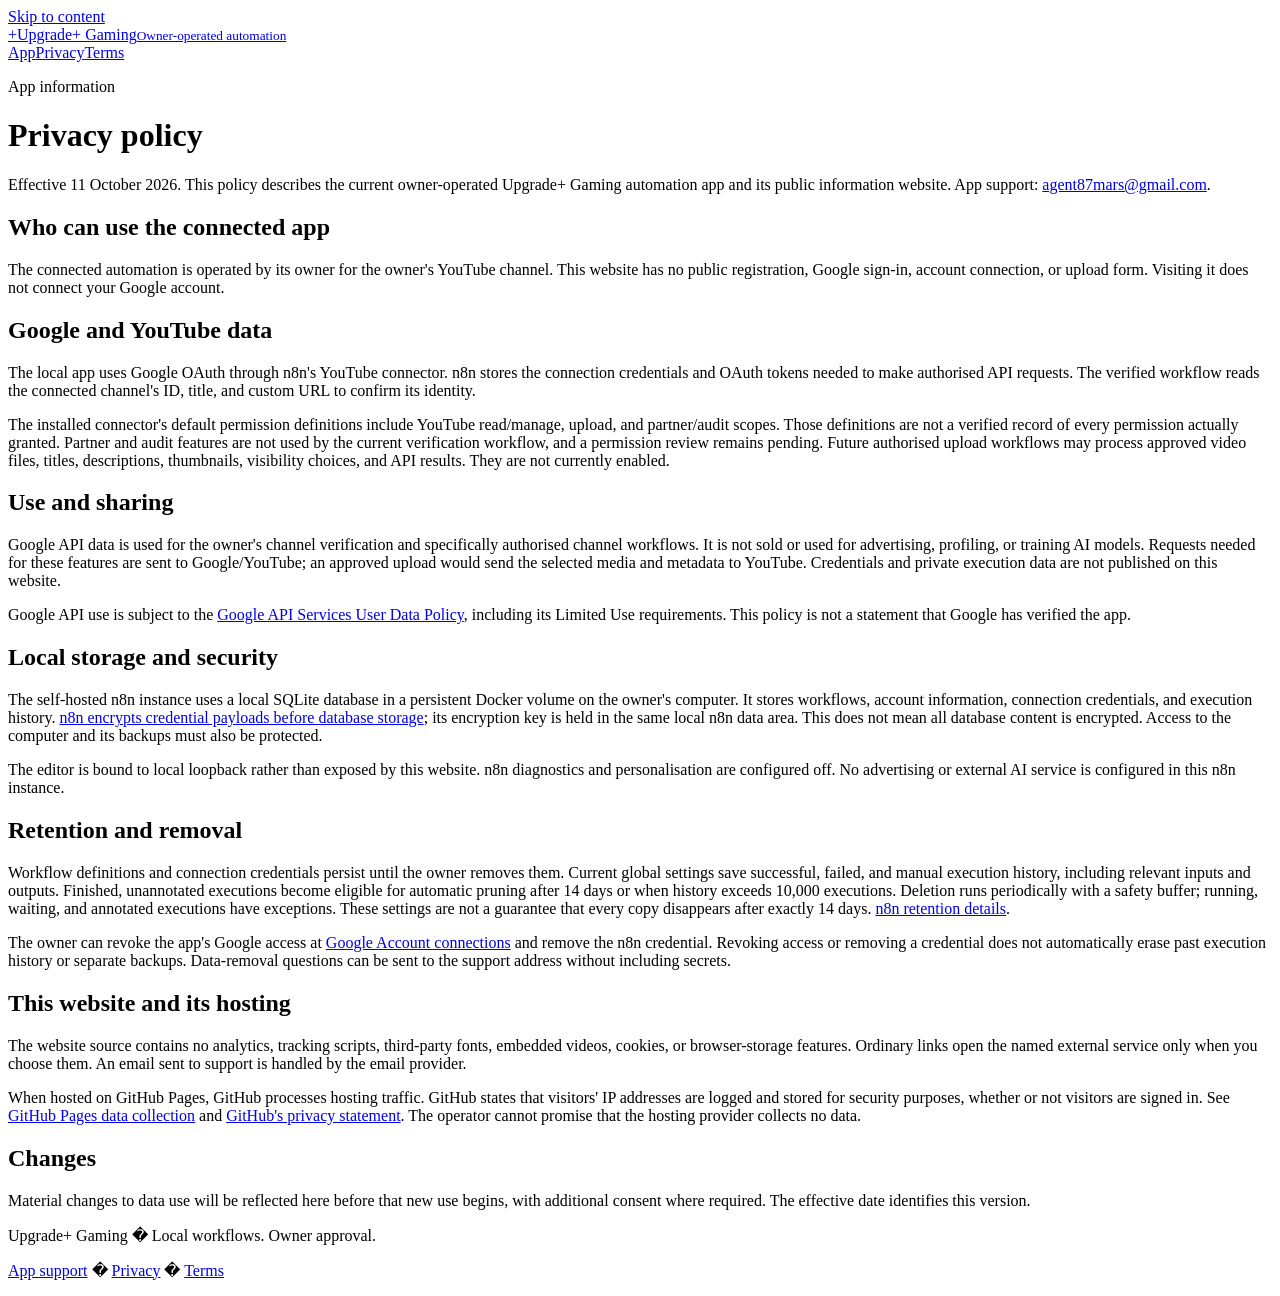
==== upgradeplus-gaming/privacy.html @ 885ea669 "Add Upgrade+ Gaming privacy.html" ====
<!doctype html>
<html lang="en"><head><meta charset="utf-8"><meta name="viewport" content="width=device-width, initial-scale=1"><meta name="description" content="How Upgrade+ Gaming's owner-operated YouTube automation and this information website handle data."><title>Privacy | Upgrade+ Gaming</title><link rel="stylesheet" href="styles.css"></head><body><a class="skip" href="#main">Skip to content</a><header><div class="wrap top"><a class="brand" href="index.html"><span class="mark" aria-hidden="true">+</span><span>Upgrade+ Gaming<small>Owner-operated automation</small></span></a><nav aria-label="Main navigation"><a href="index.html">App</a><a href="privacy.html" aria-current="page">Privacy</a><a href="terms.html">Terms</a></nav></div></header>
<main id="main" class="wrap document"><p class="eyebrow">App information</p><h1>Privacy policy</h1><p>Effective 11 October 2026. This policy describes the current owner-operated Upgrade+ Gaming automation app and its public information website. App support: <a href="mailto:agent87mars@gmail.com">agent87mars@gmail.com</a>.</p>
<h2>Who can use the connected app</h2><p>The connected automation is operated by its owner for the owner's YouTube channel. This website has no public registration, Google sign-in, account connection, or upload form. Visiting it does not connect your Google account.</p>
<h2>Google and YouTube data</h2><p>The local app uses Google OAuth through n8n's YouTube connector. n8n stores the connection credentials and OAuth tokens needed to make authorised API requests. The verified workflow reads the connected channel's ID, title, and custom URL to confirm its identity.</p><p>The installed connector's default permission definitions include YouTube read/manage, upload, and partner/audit scopes. Those definitions are not a verified record of every permission actually granted. Partner and audit features are not used by the current verification workflow, and a permission review remains pending. Future authorised upload workflows may process approved video files, titles, descriptions, thumbnails, visibility choices, and API results. They are not currently enabled.</p>
<h2>Use and sharing</h2><p>Google API data is used for the owner's channel verification and specifically authorised channel workflows. It is not sold or used for advertising, profiling, or training AI models. Requests needed for these features are sent to Google/YouTube; an approved upload would send the selected media and metadata to YouTube. Credentials and private execution data are not published on this website.</p><p>Google API use is subject to the <a href="https://developers.google.com/terms/api-services-user-data-policy">Google API Services User Data Policy</a>, including its Limited Use requirements. This policy is not a statement that Google has verified the app.</p>
<h2>Local storage and security</h2><p>The self-hosted n8n instance uses a local SQLite database in a persistent Docker volume on the owner's computer. It stores workflows, account information, connection credentials, and execution history. <a href="https://docs.n8n.io/deploy/host-n8n/configure-n8n/basic-configuration/configuration-examples/set-a-custom-encryption-key.md">n8n encrypts credential payloads before database storage</a>; its encryption key is held in the same local n8n data area. This does not mean all database content is encrypted. Access to the computer and its backups must also be protected.</p><p>The editor is bound to local loopback rather than exposed by this website. n8n diagnostics and personalisation are configured off. No advertising or external AI service is configured in this n8n instance.</p>
<h2>Retention and removal</h2><p>Workflow definitions and connection credentials persist until the owner removes them. Current global settings save successful, failed, and manual execution history, including relevant inputs and outputs. Finished, unannotated executions become eligible for automatic pruning after 14 days or when history exceeds 10,000 executions. Deletion runs periodically with a safety buffer; running, waiting, and annotated executions have exceptions. These settings are not a guarantee that every copy disappears after exactly 14 days. <a href="https://docs.n8n.io/deploy/host-n8n/configure-n8n/scaling/manage-execution-data.md">n8n retention details</a>.</p><p>The owner can revoke the app's Google access at <a href="https://myaccount.google.com/permissions">Google Account connections</a> and remove the n8n credential. Revoking access or removing a credential does not automatically erase past execution history or separate backups. Data-removal questions can be sent to the support address without including secrets.</p>
<h2>This website and its hosting</h2><p>The website source contains no analytics, tracking scripts, third-party fonts, embedded videos, cookies, or browser-storage features. Ordinary links open the named external service only when you choose them. An email sent to support is handled by the email provider.</p><p>When hosted on GitHub Pages, GitHub processes hosting traffic. GitHub states that visitors' IP addresses are logged and stored for security purposes, whether or not visitors are signed in. See <a href="https://docs.github.com/en/pages/getting-started-with-github-pages/what-is-github-pages">GitHub Pages data collection</a> and <a href="https://docs.github.com/en/site-policy/privacy-policies/github-general-privacy-statement">GitHub's privacy statement</a>. The operator cannot promise that the hosting provider collects no data.</p>
<h2>Changes</h2><p>Material changes to data use will be reflected here before that new use begins, with additional consent where required. The effective date identifies this version.</p></main><footer><div class="wrap foot"><p>Upgrade+ Gaming � Local workflows. Owner approval.</p><p><a href="mailto:agent87mars@gmail.com">App support</a> � <a href="privacy.html">Privacy</a> � <a href="terms.html">Terms</a></p></div></footer></body></html>
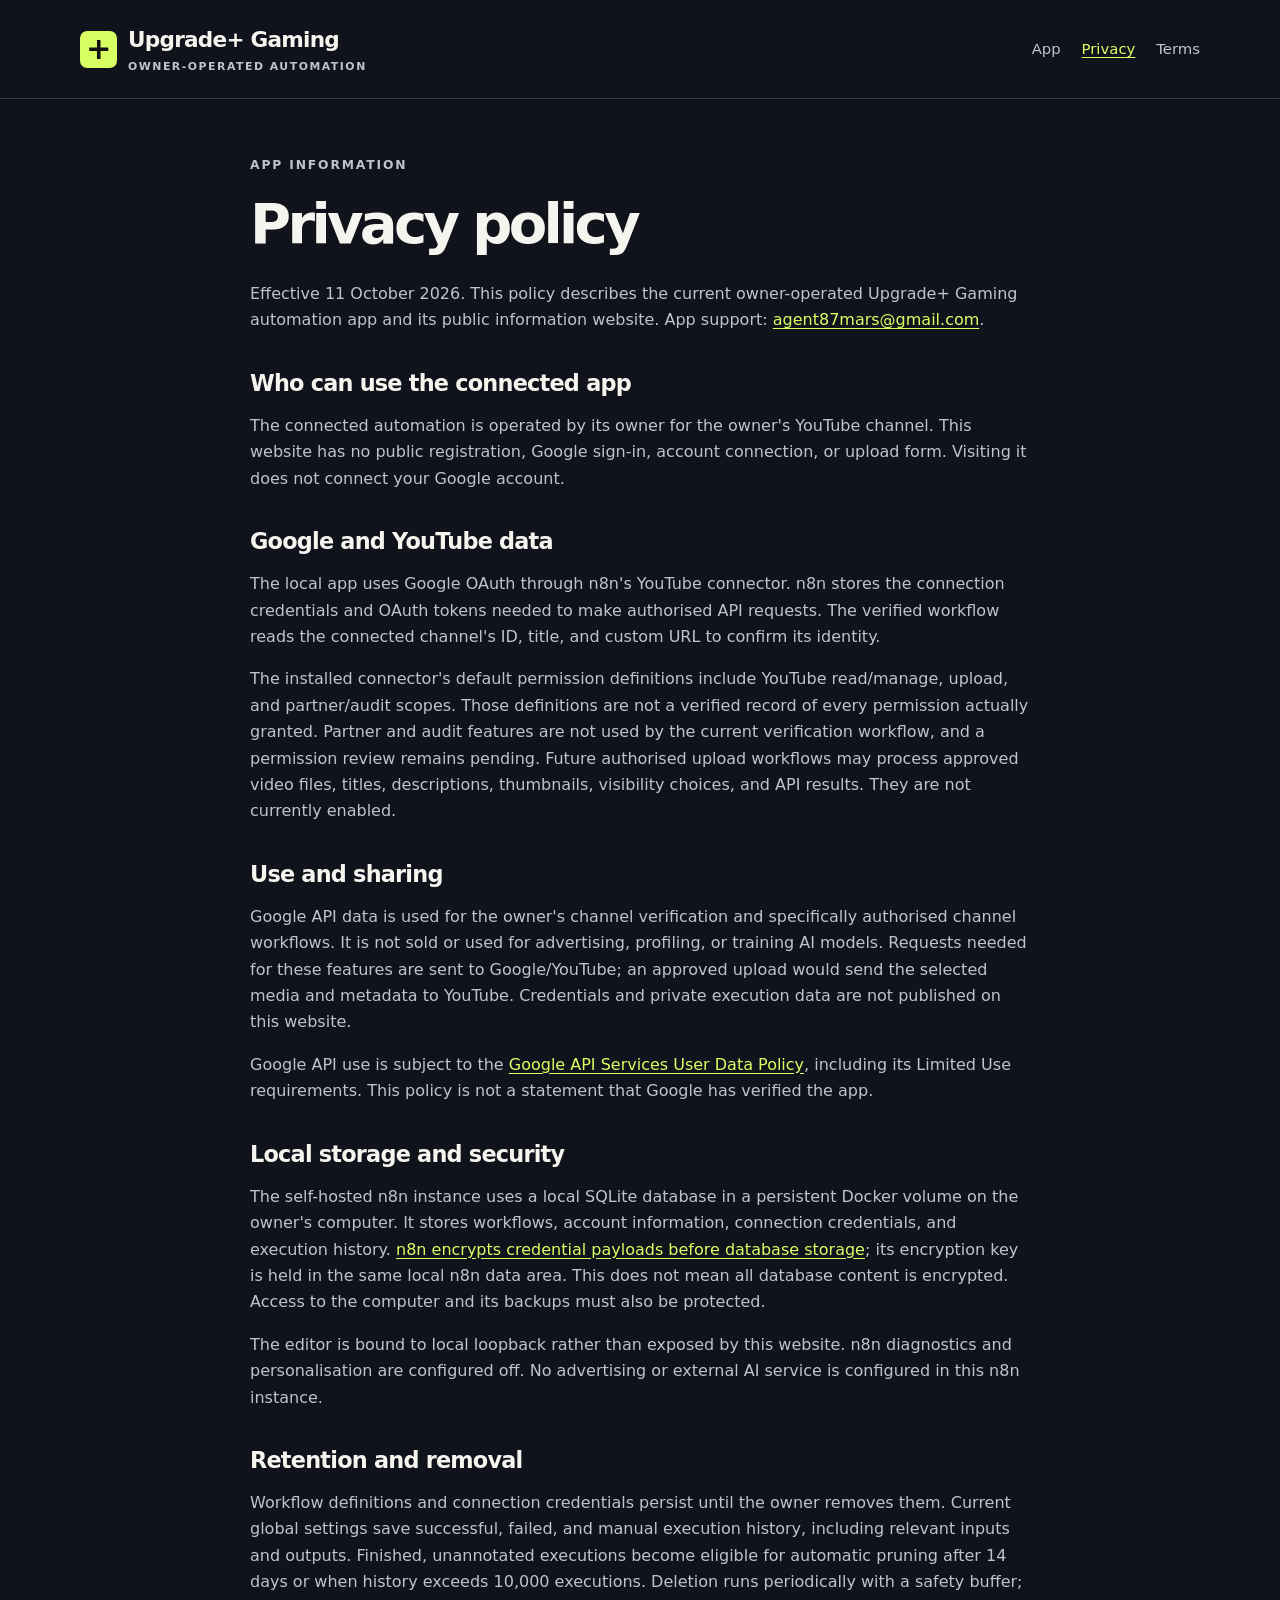
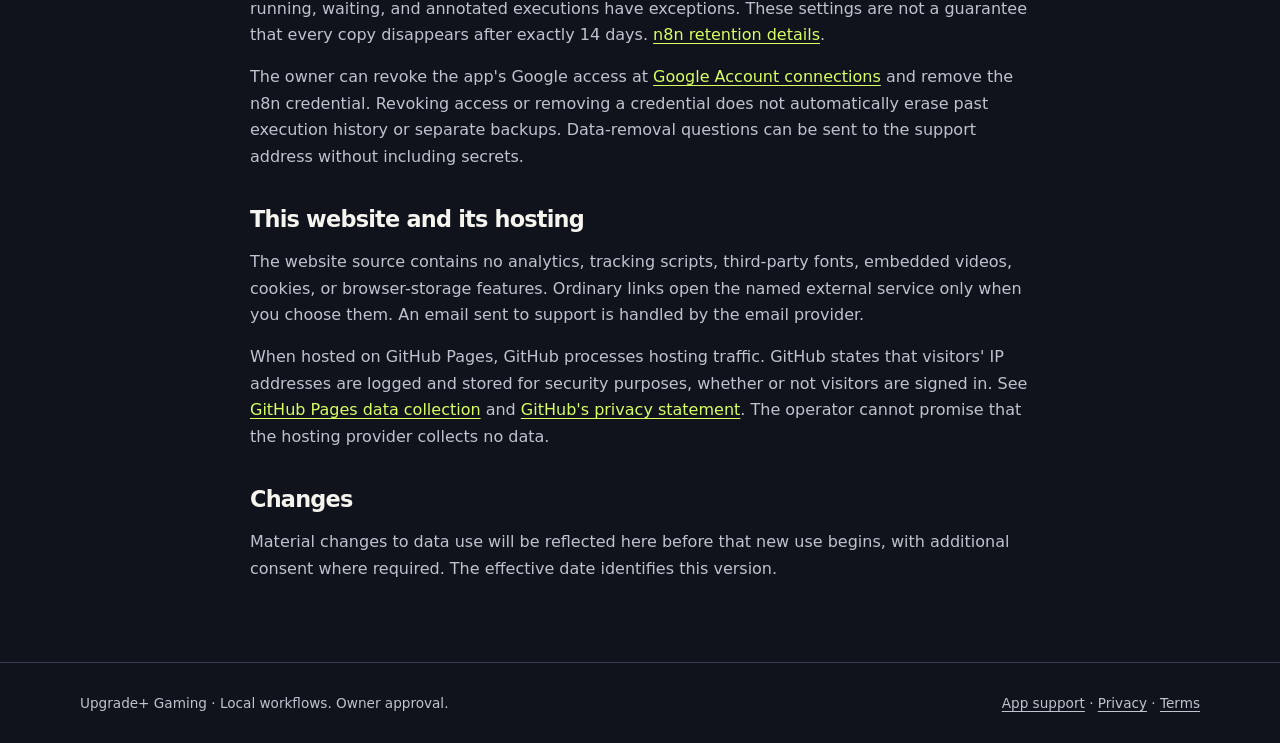
==== commit 683d5948: "Correct decorative separator encoding in HTML" ====
--- a/upgradeplus-gaming/privacy.html
+++ b/upgradeplus-gaming/privacy.html
@@ -7,4 +7,4 @@
 <h2>Local storage and security</h2><p>The self-hosted n8n instance uses a local SQLite database in a persistent Docker volume on the owner's computer. It stores workflows, account information, connection credentials, and execution history. <a href="https://docs.n8n.io/deploy/host-n8n/configure-n8n/basic-configuration/configuration-examples/set-a-custom-encryption-key.md">n8n encrypts credential payloads before database storage</a>; its encryption key is held in the same local n8n data area. This does not mean all database content is encrypted. Access to the computer and its backups must also be protected.</p><p>The editor is bound to local loopback rather than exposed by this website. n8n diagnostics and personalisation are configured off. No advertising or external AI service is configured in this n8n instance.</p>
 <h2>Retention and removal</h2><p>Workflow definitions and connection credentials persist until the owner removes them. Current global settings save successful, failed, and manual execution history, including relevant inputs and outputs. Finished, unannotated executions become eligible for automatic pruning after 14 days or when history exceeds 10,000 executions. Deletion runs periodically with a safety buffer; running, waiting, and annotated executions have exceptions. These settings are not a guarantee that every copy disappears after exactly 14 days. <a href="https://docs.n8n.io/deploy/host-n8n/configure-n8n/scaling/manage-execution-data.md">n8n retention details</a>.</p><p>The owner can revoke the app's Google access at <a href="https://myaccount.google.com/permissions">Google Account connections</a> and remove the n8n credential. Revoking access or removing a credential does not automatically erase past execution history or separate backups. Data-removal questions can be sent to the support address without including secrets.</p>
 <h2>This website and its hosting</h2><p>The website source contains no analytics, tracking scripts, third-party fonts, embedded videos, cookies, or browser-storage features. Ordinary links open the named external service only when you choose them. An email sent to support is handled by the email provider.</p><p>When hosted on GitHub Pages, GitHub processes hosting traffic. GitHub states that visitors' IP addresses are logged and stored for security purposes, whether or not visitors are signed in. See <a href="https://docs.github.com/en/pages/getting-started-with-github-pages/what-is-github-pages">GitHub Pages data collection</a> and <a href="https://docs.github.com/en/site-policy/privacy-policies/github-general-privacy-statement">GitHub's privacy statement</a>. The operator cannot promise that the hosting provider collects no data.</p>
-<h2>Changes</h2><p>Material changes to data use will be reflected here before that new use begins, with additional consent where required. The effective date identifies this version.</p></main><footer><div class="wrap foot"><p>Upgrade+ Gaming � Local workflows. Owner approval.</p><p><a href="mailto:agent87mars@gmail.com">App support</a> � <a href="privacy.html">Privacy</a> � <a href="terms.html">Terms</a></p></div></footer></body></html>
+<h2>Changes</h2><p>Material changes to data use will be reflected here before that new use begins, with additional consent where required. The effective date identifies this version.</p></main><footer><div class="wrap foot"><p>Upgrade+ Gaming &middot; Local workflows. Owner approval.</p><p><a href="mailto:agent87mars@gmail.com">App support</a> &middot; <a href="privacy.html">Privacy</a> &middot; <a href="terms.html">Terms</a></p></div></footer></body></html>
--- a/upgradeplus-gaming/styles.css
+++ b/upgradeplus-gaming/styles.css
@@ -0,0 +1 @@
+:root{color-scheme:dark;--bg:#11131c;--panel:#1a1e2c;--text:#f6f4ee;--muted:#bfc3cf;--lime:#d8ff62;--line:#353b50;--violet:#b9a5ff;font-family:system-ui,-apple-system,BlinkMacSystemFont,"Segoe UI",sans-serif}*{box-sizing:border-box}body{margin:0;background:var(--bg);color:var(--text);line-height:1.65}a{color:var(--lime);text-underline-offset:.2em}a:hover{color:#fff}a:focus-visible{outline:3px solid var(--violet);outline-offset:5px}.skip{position:absolute;left:1rem;top:-5rem;background:var(--lime);color:#111;padding:.7rem;z-index:3}.skip:focus{top:1rem}.wrap{width:min(1120px,calc(100% - 3rem));margin:auto}header{border-bottom:1px solid var(--line)}.top{display:flex;align-items:center;justify-content:space-between;gap:1.5rem;padding:1.4rem 0}.brand{color:var(--text);text-decoration:none;display:flex;align-items:center;gap:.7rem;font-weight:850;letter-spacing:-.035em;font-size:1.35rem}.mark{display:inline-grid;place-items:center;width:2.3rem;height:2.3rem;background:var(--lime);color:#111;font-size:1.9rem;line-height:1;border-radius:.45rem}.brand small{display:block;color:var(--muted);font-size:.68rem;font-weight:600;letter-spacing:.14em;text-transform:uppercase}nav{display:flex;flex-wrap:wrap;gap:1.3rem}nav a{font-size:.93rem;color:var(--muted);text-decoration:none}nav a[aria-current=page]{color:var(--lime);text-decoration:underline}.hero{padding:5.5rem 0 4rem;display:grid;grid-template-columns:1.2fr .8fr;gap:3.5rem;align-items:center}.eyebrow{color:var(--lime);font-size:.77rem;font-weight:800;letter-spacing:.15em;text-transform:uppercase;margin:0 0 1.2rem}h1{font-size:clamp(2.5rem,5.5vw,4.9rem);line-height:1.05;letter-spacing:-.065em;margin:0 0 1.7rem}h1 span{color:var(--lime)}.lead{font-size:1.15rem;color:var(--muted);max-width:58ch}.actions{display:flex;flex-wrap:wrap;gap:1rem;margin-top:2rem}.button{display:inline-block;padding:.8rem 1.1rem;background:var(--lime);color:#111;font-weight:750;text-decoration:none;border:1px solid var(--lime);border-radius:.4rem}.button:hover{background:#fff;color:#111}.button.alt{background:transparent;color:var(--text);border-color:var(--line)}.console{background:linear-gradient(145deg,#24273b,#1a1e2c);border:1px solid var(--line);border-radius:1rem;padding:2rem;box-shadow:12px 12px 0 #080b12;transform:rotate(2deg)}.console .label{display:flex;justify-content:space-between;font-size:.7rem;letter-spacing:.13em;color:var(--muted);text-transform:uppercase}.console .plus{font-size:7rem;line-height:1.15;font-weight:900;color:var(--lime);margin:1rem 0}.console p{font-weight:700;margin:.2rem 0}.console .caption{color:var(--muted);font-weight:400;font-size:.88rem}.section{padding:3rem 0;border-top:1px solid var(--line)}h2{font-size:1.8rem;line-height:1.25;letter-spacing:-.035em;margin:0 0 1rem}h3{font-size:1.15rem;margin:0 0 .6rem}.grid{display:grid;grid-template-columns:repeat(3,1fr);gap:1.1rem;margin-top:1.7rem}.card{padding:1.5rem;background:var(--panel);border:1px solid var(--line);border-radius:.6rem}.card .num{color:var(--violet);font-size:.8rem;font-weight:800;margin-bottom:1rem}.card p{margin:0;color:var(--muted)}.split{display:grid;grid-template-columns:1fr 1fr;gap:3rem}.muted{color:var(--muted)}.note{border-left:3px solid var(--lime);padding:1rem 1.3rem;background:var(--panel);margin:1.5rem 0}.document{max-width:780px;padding:3.5rem 0 4rem}.document h1{font-size:clamp(2.6rem,5vw,3.5rem)}.document h2{margin-top:2.2rem;font-size:1.4rem}.document p,.document li{color:var(--muted)}.document strong{color:var(--text)}.document ul{padding-left:1.4rem}.document li+li{margin-top:.45rem}footer{border-top:1px solid var(--line);padding:1.8rem 0;color:var(--muted);font-size:.85rem}.foot{display:flex;justify-content:space-between;gap:1.5rem;flex-wrap:wrap}.foot p{margin:0}.foot a{color:var(--muted)}@media(max-width:760px){.wrap{width:min(100% - 2rem,1120px)}.top{align-items:flex-start;flex-direction:column;gap:1rem}.hero{grid-template-columns:1fr;padding-top:3rem;gap:2rem}.console{transform:none;max-width:460px;box-shadow:7px 7px 0 #080b12}.console .plus{font-size:4rem}.grid,.split{grid-template-columns:1fr;gap:1rem}.section{padding:2.3rem 0}.document{padding-top:2.5rem}}@media(prefers-reduced-motion:reduce){*{scroll-behavior:auto}}
